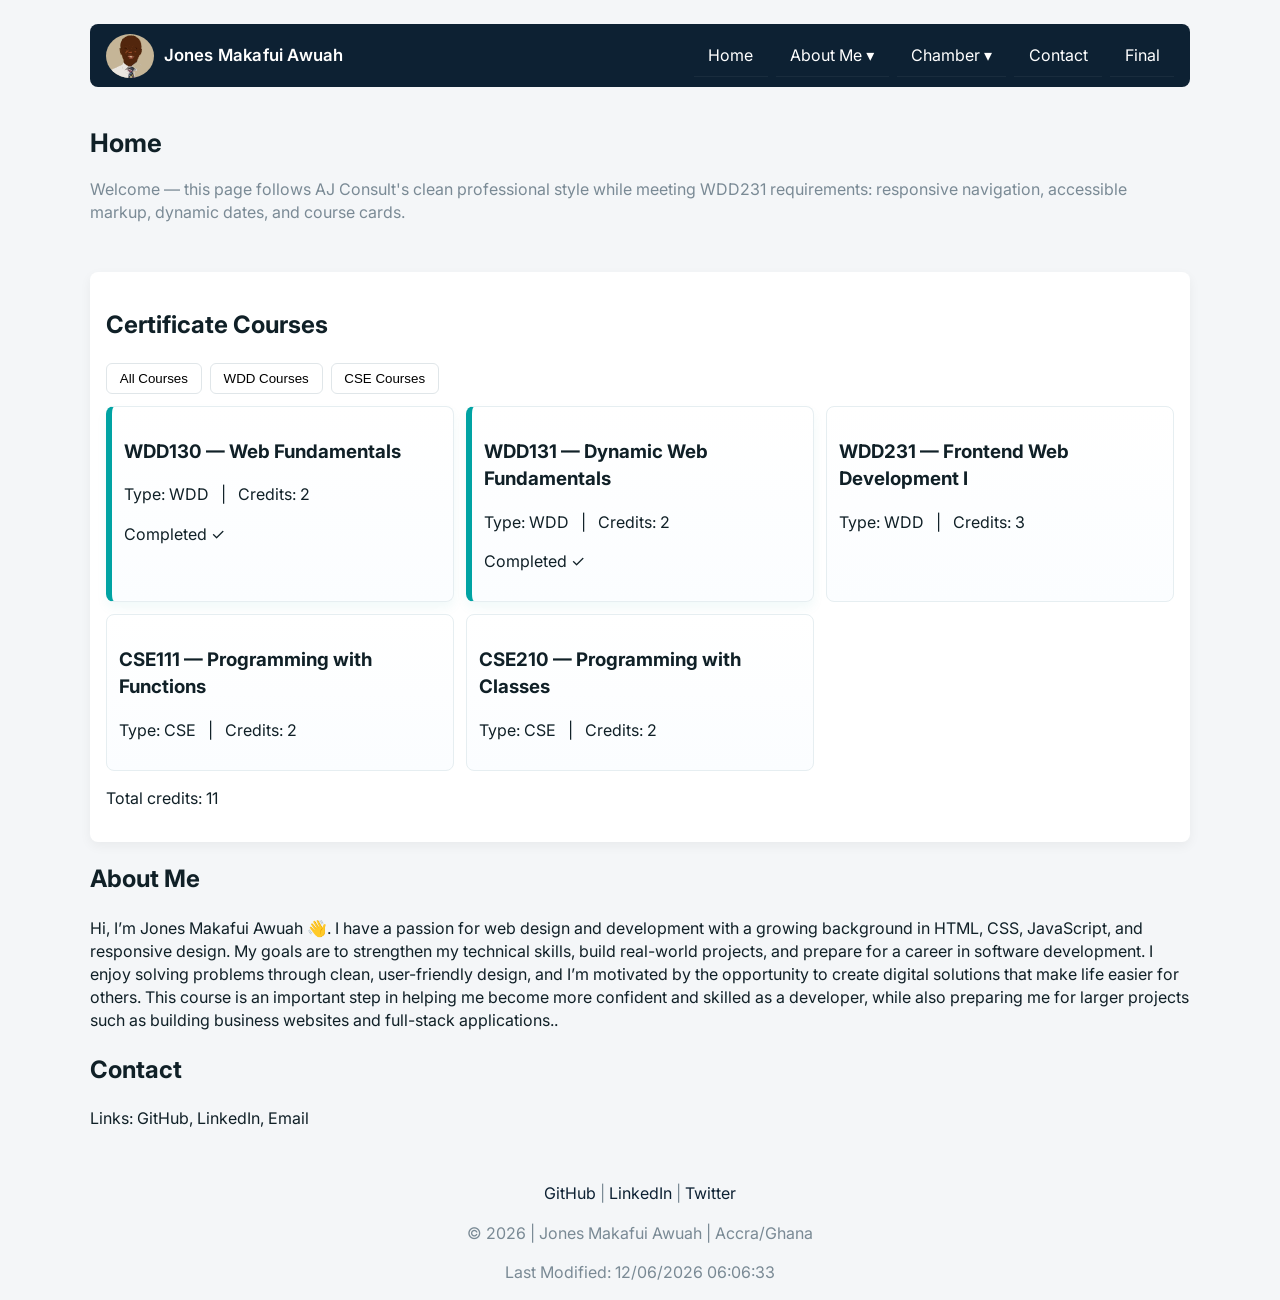
==== index.html @ 4dda35ca "Add files via upload" ====
<!DOCTYPE html>
<html lang="en">
<head>
  <meta charset="utf-8" />
  <meta name="viewport" content="width=device-width,initial-scale=1" />
  <meta name="description" content="Course Home Page for Jones Makafui Awuah — WDD231" />
  <meta name="author" content="Jones Makafui Awuah">
  <title>WDD231 — Course Home</title>

  <!-- Google Font -->
  <link href="https://fonts.googleapis.com/css2?family=Inter:wght@300;400;600;700&display=swap" rel="stylesheet">

  <!-- CSS -->
  <link rel="stylesheet" href="css/normalize.css">
  <link rel="stylesheet" href="css/small.css">
  <link rel="stylesheet" href="css/larger.css">

  <!-- JS (defer) -->
  <script src="java scripts/date.js" defer></script>
  <script src="java scripts/navigation.js" defer></script>
  <script src="java scripts/course.js" defer></script>
</head>
<body>
  <!-- HEADER: logo svg, name span, hamburger for small screens -->
  <header class="site-header">
    <div class="logo-wrap">
      <img src="images/logo.svg" alt="AJ Consult style logo" class="logo">
      <span class="site-name">Jones Makafui Awuah</span>
    </div>

    <button id="hamburger" class="hamburger" aria-label="Open menu" aria-expanded="false">
      <span class="hamburger-line"></span>
    </button>

    <nav id="main-nav" class="main-nav" aria-label="Main navigation">
      <ul class="nav-list">
        <li><a href="index.html">Home</a></li>

        <li class="has-sub">
          <a href="about.html">About Me ▾</a>
          <ul class="submenu">
            <li><a href="profile.html">Profile</a></li>
            <li><a href="skills.html">Skills</a></li>
          </ul>
        </li>

        <li class="has-sub">
          <a href="#">Chamber ▾</a>
          <ul class="submenu">
            <li><a href="overview.html">Overview</a></li>
            <li><a href="projects.html">Projects</a></li>
          </ul>
        </li>

        <li><a href="contact.html">Contact</a></li>
        <li><a href="finals.html">Final</a></li>
      </ul>
    </nav>
  </header>

  <main>
    <section class="hero">
      <h1>Home</h1>
      <p class="lead">Welcome — this page follows AJ Consult's clean professional style while meeting WDD231 requirements: responsive navigation, accessible markup, dynamic dates, and course cards.</p>
    </section>

    <section class="courses">
      <h2>Certificate Courses</h2>

      <div class="controls">
        <button id="all">All Courses</button>
        <button id="wdd">WDD Courses</button>
        <button id="cse">CSE Courses</button>
      </div>

      <div id="course-grid" class="course-grid" aria-live="polite"></div>

      <p class="credits">Total credits: <span id="total-credits">0</span></p>
    </section>

    <section class="about-snippet">
      <h2>About Me</h2>
      <p>Hi, I’m Jones Makafui Awuah 👋.
I have a passion for web design and development with a growing background in HTML, CSS, JavaScript, and responsive design. My goals are to strengthen my technical skills, build real-world projects, and prepare for a career in software development.

I enjoy solving problems through clean, user-friendly design, and I’m motivated by the opportunity to create digital solutions that make life easier for others. This course is an important step in helping me become more confident and skilled as a developer, while also preparing me for larger projects such as building business websites and full-stack applications..</p>
    </section>

    <section class="contact-snippet">
      <h2>Contact</h2>
      <p>Links: GitHub, LinkedIn, Email </p>
    </section>
  </main>

  <footer class="site-footer">
    <p class="socials">
      <a href="https://github.com/yourgithubusername" target="_blank" rel="noopener">GitHub</a> |
      <a href="https://www.linkedin.com/in/yourprofile" target="_blank" rel="noopener">LinkedIn</a> |
      <a href="#">Twitter</a>
    </p>

    <p>&copy; <span id="year"></span> | Jones Makafui Awuah | Accra/Ghana </p>
    <p id="lastModified">Last Modified: </p>
  </footer>
</body>
</html>
---- css/small.css ----
:root{
  --bg: #f4f6f8;
  --card: #ffffff;
  --nav-bg: #0d2133;       
  --accent: #00a3a3;       
  --muted: #7a8a95;
  --radius: 8px;
  --max-width: 1100px;
  font-size: 16px;
}

/* base */
*{box-sizing:border-box}
html,body{height:100%}
body{
  margin:0;
  font-family:'Inter',system-ui,Arial,sans-serif;
  background:var(--bg);
  color:#102027;
  line-height:1.45;
  padding:1rem;
  display:flex;
  flex-direction:column;
  align-items:center;
}

/* layout width constraint */
main, footer, header{
  width:100%;
  max-width:var(--max-width);
}

/* HEADER */
.site-header{
  display:flex;
  align-items:center;
  justify-content:space-between;
  gap:1rem;
  background:var(--nav-bg);
  color:white;
  padding:0.6rem 1rem;
  border-radius:var(--radius);
}

/* logo + name */
.logo-wrap{display:flex;align-items:center;gap:0.6rem}
.logo{height:44px;width:auto;border-radius:50%}
.site-name{font-weight:600;font-size:1.05rem;letter-spacing:0.2px}

/* hamburger (small screens) */
.hamburger{
  display:block;
  width:40px;height:32px;
  border:none;background:transparent;color:white;
  cursor:pointer;
  position:relative;
}
.hamburger .hamburger-line,
.hamburger::before,
.hamburger::after{
  content:"";
  display:block;
  height:3px;
  background:white;
  border-radius:3px;
  position:absolute;
  left:6px; right:6px;
}
.hamburger .hamburger-line{top:14px}
.hamburger::before{top:8px}
.hamburger::after{bottom:8px}

/* NAV default hidden on mobile */
.main-nav{display:none}
.main-nav .nav-list{list-style:none;padding:0;margin:0}
.main-nav .nav-list li a{
  display:block;
  color:white;
  padding:0.8rem 1rem;
  text-decoration:none;
  border-bottom:1px solid rgba(255,255,255,0.05);
}
.main-nav .has-sub .submenu{display:none}

/* HERO */
.hero{padding:1rem 0}
.hero h1{font-size:1.6rem;margin-bottom:0.4rem}
.lead{color:var(--muted)}

/* course grid */
.courses{margin-top:1rem;background:var(--card);padding:1rem;border-radius:var(--radius);box-shadow:0 4px 12px rgba(15,20,25,0.05)}
.controls{display:flex;gap:0.5rem;margin-bottom:0.75rem}
.controls button{padding:0.45rem 0.8rem;border-radius:6px;border:1px solid #e0e6e9;background:white;cursor:pointer}
.course-grid{display:grid;grid-template-columns:1fr;gap:0.75rem}
.course-card{padding:0.75rem;border-radius:8px;background:linear-gradient(180deg,#fff,#fbfdff);border:1px solid #e6eef1}
.course-card.completed{border-left:6px solid var(--accent);box-shadow:0 6px 12px rgba(0,160,160,0.06)}

/* footer */
.site-footer{margin:1.25rem 0 2rem;color:var(--muted);text-align:center}
.site-footer a{color:var(--nav-bg);text-decoration:none}
---- css/larger.css ----
@media screen and (min-width: 768px){
  body{padding:1.5rem}
  .hamburger{display:none}

  /* show horizontal nav */
  .main-nav{display:block}
  .main-nav .nav-list{display:flex;gap:0.5rem;justify-content:flex-end;align-items:center;padding-right:0}
  .main-nav .nav-list li{position:relative}
  .main-nav .nav-list li a{padding:0.6rem 0.9rem;color:white}

  /* submenu styling like screenshot (dark dropdown) */
  .main-nav .nav-list .has-sub .submenu{
    display:none;
    position:absolute;
    top:110%;
    left:0;
    min-width:200px;
    background:var(--nav-bg);
    border-radius:6px;
    box-shadow:0 8px 20px rgba(5,10,15,0.4);
    padding:0.4rem 0;
  }
  .main-nav .nav-list .has-sub:hover .submenu{display:block}
  .main-nav .nav-list .submenu li a{color:#ddd;padding:0.6rem 1rem;display:block}
  .main-nav .nav-list .submenu li a:hover{background:#0b2a37;color:var(--accent)}
}

/* larger layout course grid */
@media screen and (min-width:1000px){
  .course-grid{grid-template-columns:repeat(3,1fr)}
}


/* Skills Page */
@media (min-width: 768px) {
  .skills-grid {
    grid-template-columns: repeat(2, 1fr);
  }

  .skill-card {
    transition: transform 0.2s ease;
  }

  .skill-card:hover {
    transform: translateY(-5px);
    box-shadow: 0 4px 8px rgba(0,0,0,0.15);
  }
}
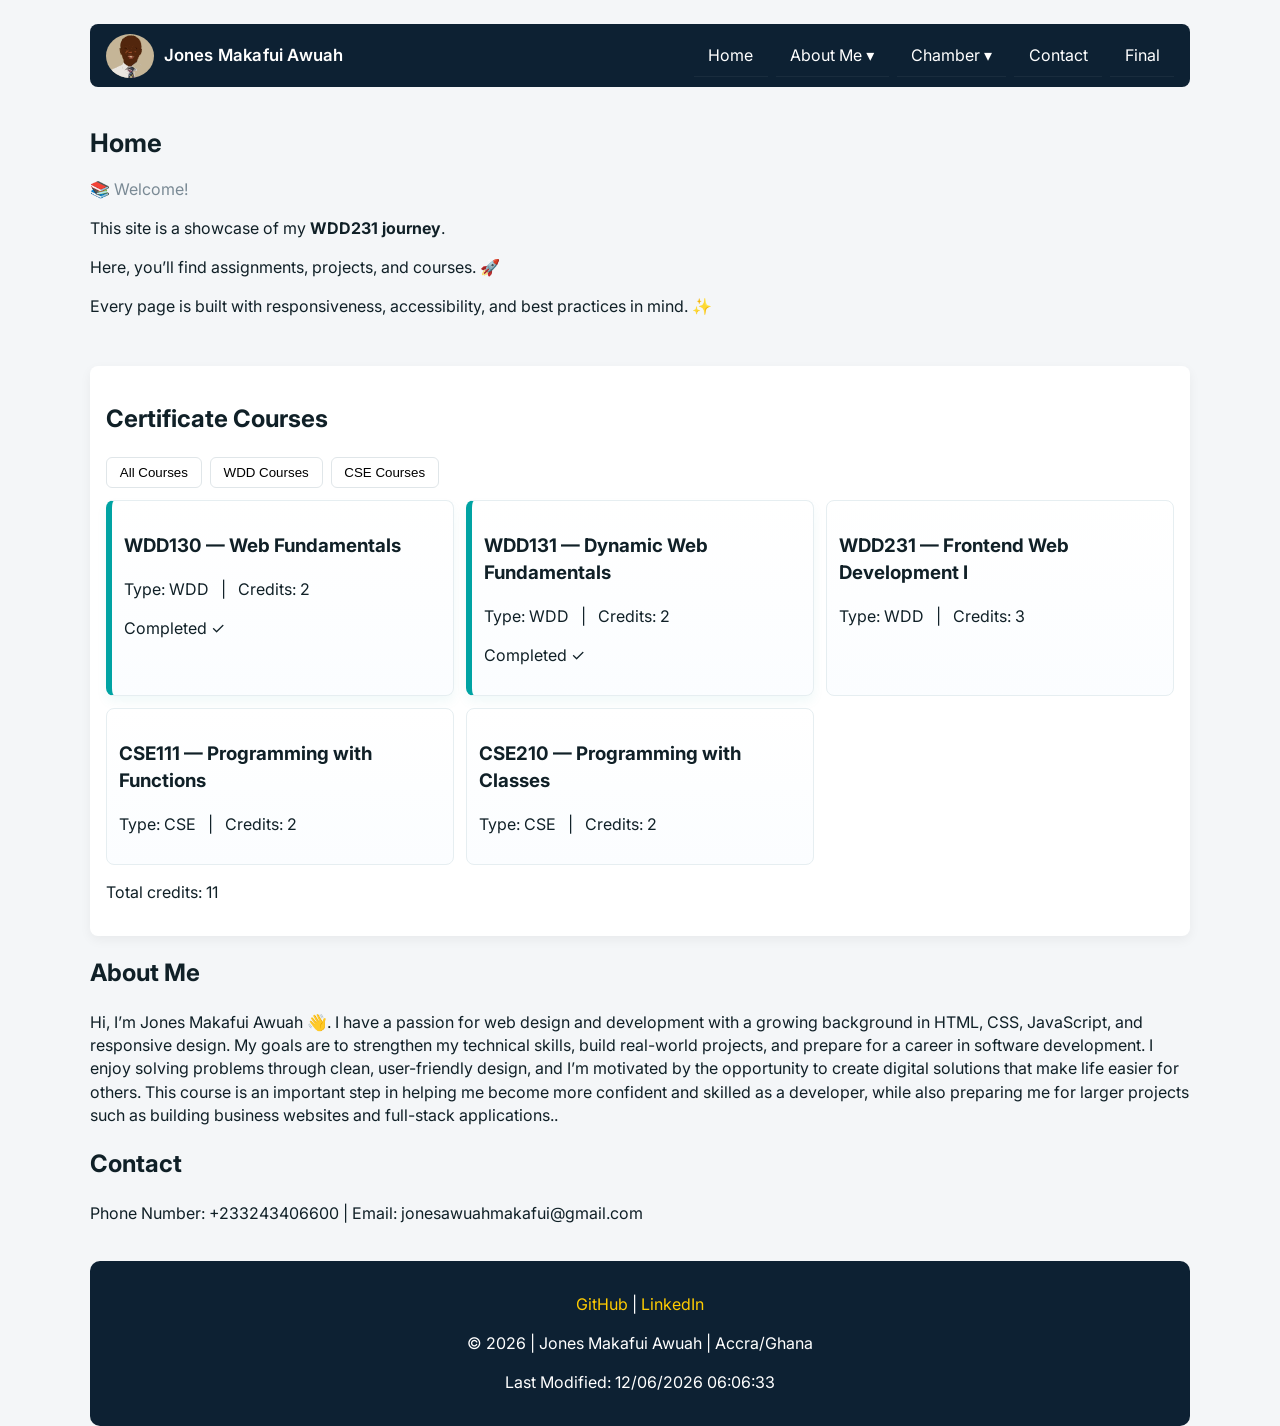
==== commit cbf5e220: "Add files via upload" ====
--- a/index.html
+++ b/index.html
@@ -1,24 +1,25 @@
 <!DOCTYPE html>
 <html lang="en">
 <head>
-  <meta charset="utf-8" />
+  <meta charset="utf-8">
   <meta name="viewport" content="width=device-width,initial-scale=1" />
   <meta name="description" content="Course Home Page for Jones Makafui Awuah — WDD231" />
   <meta name="author" content="Jones Makafui Awuah">
   <title>WDD231 — Course Home</title>
 
   <!-- Google Font -->
-  <link href="https://fonts.googleapis.com/css2?family=Inter:wght@300;400;600;700&display=swap" rel="stylesheet">
-
+  <link rel="preconnect" href="https://fonts.googleapis.com">
+<link rel="preconnect" href="https://fonts.gstatic.com" crossorigin>
+<link href="https://fonts.googleapis.com/css2?family=Inter:wght@300;400;600&display=swap" rel="stylesheet">
   <!-- CSS -->
-  <link rel="stylesheet" href="css/normalize.css">
-  <link rel="stylesheet" href="css/small.css">
-  <link rel="stylesheet" href="css/larger.css">
+  <link rel="stylesheet" href="styles/normalize.css">
+  <link rel="stylesheet" href="styles/small.css">
+  <link rel="stylesheet" href="styles/larger.css">
 
   <!-- JS (defer) -->
-  <script src="java scripts/date.js" defer></script>
-  <script src="java scripts/navigation.js" defer></script>
-  <script src="java scripts/course.js" defer></script>
+  <script src="scripts/date.js" defer></script>
+  <script src="scripts/navigation.js" defer></script>
+  <script src="scripts/course.js" defer></script>
 </head>
 <body>
   <!-- HEADER: logo svg, name span, hamburger for small screens -->
@@ -60,9 +61,12 @@
 
   <main>
     <section class="hero">
-      <h1>Home</h1>
-      <p class="lead">Welcome — this page follows AJ Consult's clean professional style while meeting WDD231 requirements: responsive navigation, accessible markup, dynamic dates, and course cards.</p>
-    </section>
+  <h1>Home</h1>
+  <p class="lead">📚 Welcome!</p>
+  <p>This site is a showcase of my <strong>WDD231 journey</strong>.</p>
+  <p>Here, you’ll find assignments, projects, and courses. 🚀</p>
+  <p>Every page is built with responsiveness, accessibility, and best practices in mind. ✨</p>
+</section>
 
     <section class="courses">
       <h2>Certificate Courses</h2>
@@ -88,15 +92,18 @@
 
     <section class="contact-snippet">
       <h2>Contact</h2>
-      <p>Links: GitHub, LinkedIn, Email </p>
+      <p>
+      Phone Number: +233243406600 |
+      Email: jonesawuahmakafui@gmail.com
+      </p>
     </section>
   </main>
 
   <footer class="site-footer">
     <p class="socials">
-      <a href="https://github.com/yourgithubusername" target="_blank" rel="noopener">GitHub</a> |
-      <a href="https://www.linkedin.com/in/yourprofile" target="_blank" rel="noopener">LinkedIn</a> |
-      <a href="#">Twitter</a>
+      <a href="https://github.com/yourgithubjonesmakafuiawuah" target="_blank" rel="noopener">GitHub</a> |
+      <a href="https://www.linkedin.com/in/jones-awuah-26aab0219" target="_blank" rel="noopener">LinkedIn</a> 
+      
     </p>
 
     <p>&copy; <span id="year"></span> | Jones Makafui Awuah | Accra/Ghana </p>
--- a/styles/small.css
+++ b/styles/small.css
@@ -0,0 +1,102 @@
+:root{
+  --bg: #f4f6f8;
+  --card: #ffffff;
+  --nav-bg: #0d2133;       
+  --accent: #00a3a3;       
+  --muted: #7a8a95;
+  --radius: 8px;
+  --max-width: 1100px;
+  font-size: 16px;
+}
+
+/* base */
+*{box-sizing:border-box}
+html,body{height:100%}
+body{
+  margin:0;
+  font-family:'Inter',system-ui,Arial,sans-serif;
+  background:var(--bg);
+  color:#102027;
+  line-height:1.45;
+  padding:1rem;
+  display:flex;
+  flex-direction:column;
+  align-items:center;
+}
+
+/* layout width constraint */
+main, footer, header{
+  width:100%;
+  max-width:var(--max-width);
+}
+
+/* HEADER */
+.site-header{
+  display:flex;
+  align-items:center;
+  justify-content:space-between;
+  gap:1rem;
+  background:var(--nav-bg);
+  color:white;
+  padding:0.6rem 1rem;
+  border-radius:var(--radius);
+}
+
+/* logo + name */
+.logo-wrap{display:flex;align-items:center;gap:0.6rem}
+.logo{height:44px;width:auto;border-radius:50%}
+.site-name{font-weight:600;font-size:1.05rem;letter-spacing:0.2px}
+
+/* hamburger (small screens) */
+.hamburger{
+  display:block;
+  width:40px;height:32px;
+  border:none;background:transparent;color:white;
+  cursor:pointer;
+  position:relative;
+}
+.hamburger .hamburger-line,
+.hamburger::before,
+.hamburger::after{
+  content:"";
+  display:block;
+  height:3px;
+  background:white;
+  border-radius:3px;
+  position:absolute;
+  left:6px; right:6px;
+}
+.hamburger .hamburger-line{top:14px}
+.hamburger::before{top:8px}
+.hamburger::after{bottom:8px}
+
+/* NAV default hidden on mobile */
+.main-nav{display:none}
+.main-nav .nav-list{list-style:none;padding:0;margin:0}
+.main-nav .nav-list li a{
+  display:block;
+  color:white;
+  padding:0.8rem 1rem;
+  text-decoration:none;
+  border-bottom:1px solid rgba(255,255,255,0.05);
+}
+.main-nav .has-sub .submenu{display:none}
+
+/* HERO */
+.hero{padding:1rem 0}
+.hero h1{font-size:1.6rem;margin-bottom:0.4rem}
+.lead{color:var(--muted)}
+
+/* course grid */
+.courses{margin-top:1rem;background:var(--card);padding:1rem;border-radius:var(--radius);box-shadow:0 4px 12px rgba(15,20,25,0.05)}
+.controls{display:flex;gap:0.5rem;margin-bottom:0.75rem}
+.controls button{padding:0.45rem 0.8rem;border-radius:6px;border:1px solid #e0e6e9;background:white;cursor:pointer}
+.course-grid{display:grid;grid-template-columns:1fr;gap:0.75rem}
+.course-card{padding:0.75rem;border-radius:8px;background:linear-gradient(180deg,#fff,#fbfdff);border:1px solid #e6eef1}
+.course-card.completed{border-left:6px solid var(--accent);box-shadow:0 6px 12px rgba(0,160,160,0.06)}
+
+/* footer */
+.site-footer{margin:1.25rem 0 2rem;color:var(--muted);text-align:center;background: #0d2133;color: #fff; text-align: center; padding: 1rem; border-radius: 10px}
+.site-footer a{color:var(--nav-bg);text-decoration:none;color: #ffcc00}
+
+
--- a/styles/larger.css
+++ b/styles/larger.css
@@ -0,0 +1,48 @@
+@media screen and (min-width: 768px){
+  body{padding:1.5rem}
+  .hamburger{display:none}
+
+  /* show horizontal nav */
+  .main-nav{display:block}
+  .main-nav .nav-list{display:flex;gap:0.5rem;justify-content:flex-end;align-items:center;padding-right:0}
+  .main-nav .nav-list li{position:relative}
+  .main-nav .nav-list li a{padding:0.6rem 0.9rem;color:white}
+
+  /* submenu styling like screenshot (dark dropdown) */
+  .main-nav .nav-list .has-sub .submenu{
+    display:none;
+    position:absolute;
+    top:110%;
+    left:0;
+    min-width:200px;
+    background:var(--nav-bg);
+    border-radius:6px;
+    box-shadow:0 8px 20px rgba(5,10,15,0.4);
+    padding:0.4rem 0;
+  }
+  .main-nav .nav-list .has-sub:hover .submenu{display:block}
+  .main-nav .nav-list .submenu li a{color:#ddd;padding:0.6rem 1rem;display:block}
+  .main-nav .nav-list .submenu li a:hover{background:#0b2a37;color:var(--accent)}
+}
+
+/* larger layout course grid */
+@media screen and (min-width:1000px){
+  .course-grid{grid-template-columns:repeat(3,1fr)}
+}
+
+
+/* Skills Page */
+@media (min-width: 768px) {
+  .skills-grid {
+    grid-template-columns: repeat(2, 1fr);
+  }
+
+  .skill-card {
+    transition: transform 0.2s ease;
+  }
+
+  .skill-card:hover {
+    transform: translateY(-5px);
+    box-shadow: 0 4px 8px rgba(0,0,0,0.15);
+  }
+}
